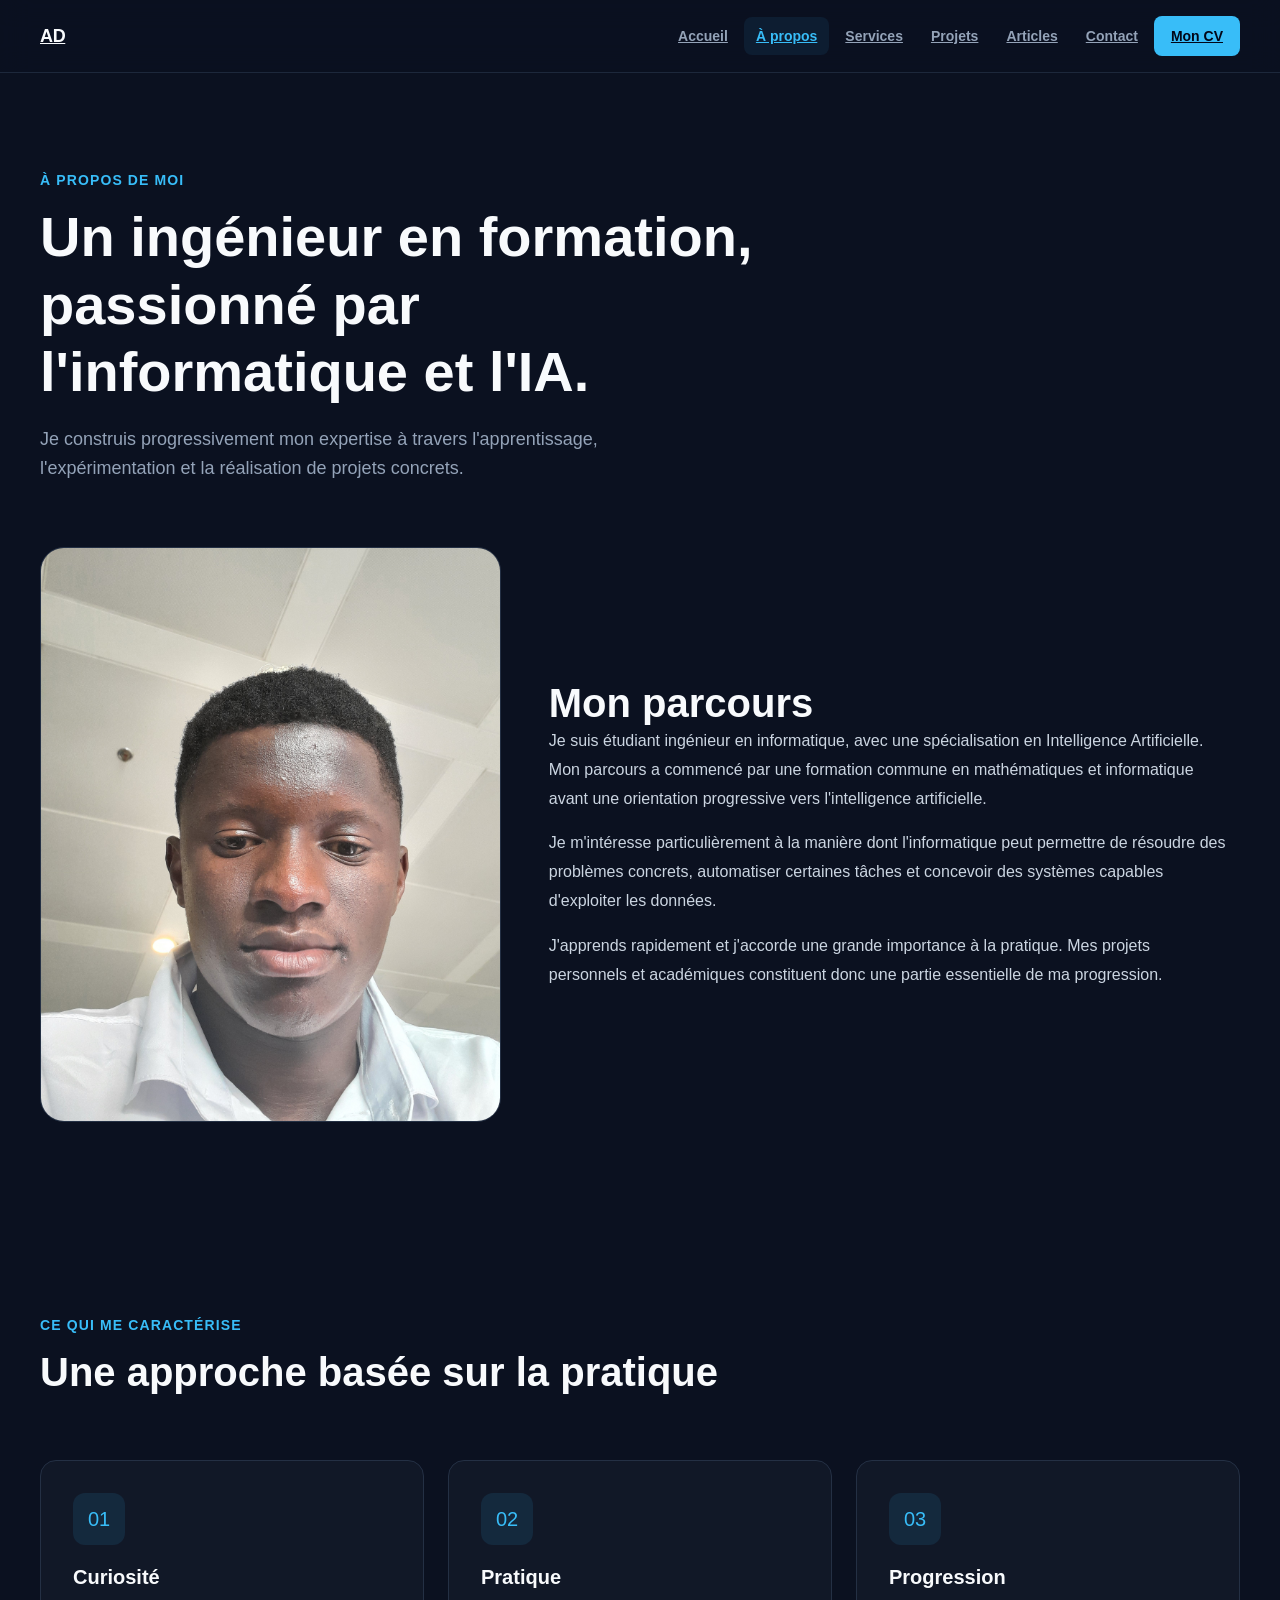
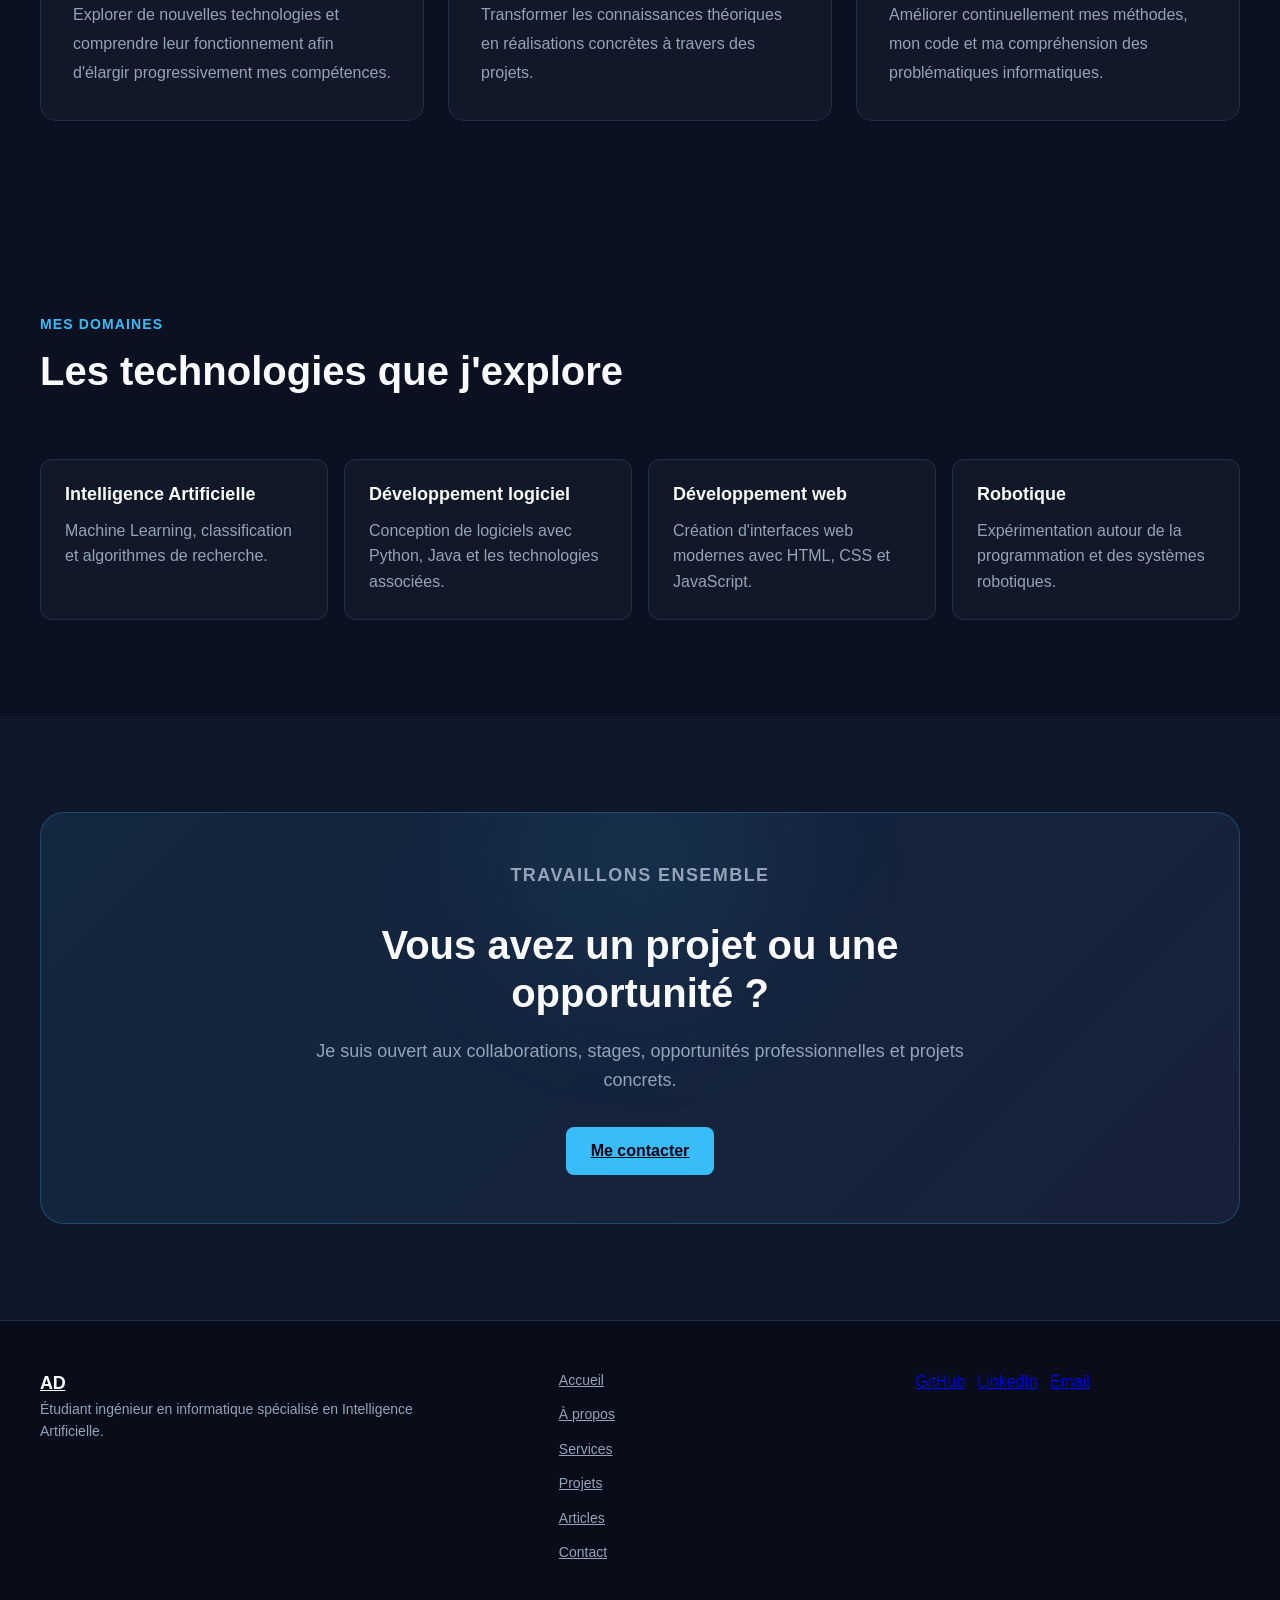
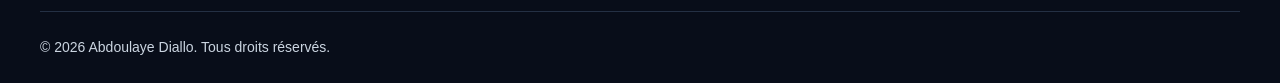
==== pages/a-propos.html @ e788ad1d "feat: initial version of Diallo portfolio" ====
<!DOCTYPE html>
<html lang="fr">

<head>
    <meta charset="UTF-8">
    <meta name="viewport" content="width=device-width, initial-scale=1.0">

    <meta name="description"
        content="À propos de Abdoulaye Diallo, étudiant ingénieur en informatique spécialisé en Intelligence Artificielle.">
    <meta name="author" content="Abdoulaye Diallo">

    <title>À propos — Abdoulaye Diallo</title>

    <link rel="stylesheet" href="../css/variables.css">
    <link rel="stylesheet" href="../css/reset.css">
    <link rel="stylesheet" href="../css/base.css">
    <link rel="stylesheet" href="../css/components.css">
    <link rel="stylesheet" href="../css/sections.css">
    <link rel="stylesheet" href="../css/responsive.css">
</head>

<body>

    <header class="site-header">
        <nav class="navbar" id="main-navigation" aria-label="Navigation principale">
            <div class="navbar__container container">

                <a href="../index.html" class="navbar__logo">
                    AD
                </a>

                <button class="navbar__toggle" type="button" aria-expanded="false" aria-controls="primary-navigation"
                    aria-label="Ouvrir le menu">
                    ☰
                </button>

                <div class="navbar__menu" id="primary-navigation">
                    <a href="../index.html" class="navbar__link">Accueil</a>
                    <a href="a-propos.html" class="navbar__link is-active">À propos</a>
                    <a href="services.html" class="navbar__link">Services</a>
                    <a href="projets.html" class="navbar__link">Projets</a>
                    <a href="articles.html" class="navbar__link">Articles</a>
                    <a href="contact.html" class="navbar__link">Contact</a>
                    <a href="../assets/documents/CV.pdf" class="btn btn--small btn--primary" target="_blank"
                        rel="noopener">
                        Mon CV
                    </a>
                </div>

            </div>
        </nav>
    </header>

    <main>

        <section class="section">
            <div class="container">

                <header class="section-header">
                    <p class="section-header__eyebrow">À propos de moi</p>
                    <h1 class="section-header__title">
                        Un ingénieur en formation, passionné par l'informatique et l'IA.
                    </h1>
                    <p class="section-header__description">
                        Je construis progressivement mon expertise à travers
                        l'apprentissage, l'expérimentation et la réalisation de
                        projets concrets.
                    </p>
                </header>

                <div class="about__container">

                    <div class="about__image">
                        <img src="../assets/images/profile/diallo.jpg" alt="Portrait de Diallo Abdoulaye"
                            class="hero__image">
                    </div>

                    <div class="about__content">
                        <h2>Mon parcours</h2>

                        <p>
                            Je suis étudiant ingénieur en informatique, avec une
                            spécialisation en Intelligence Artificielle. Mon
                            parcours a commencé par une formation commune en
                            mathématiques et informatique avant une orientation
                            progressive vers l'intelligence artificielle.
                        </p>

                        <p>
                            Je m'intéresse particulièrement à la manière dont
                            l'informatique peut permettre de résoudre des
                            problèmes concrets, automatiser certaines tâches et
                            concevoir des systèmes capables d'exploiter les
                            données.
                        </p>

                        <p>
                            J'apprends rapidement et j'accorde une grande
                            importance à la pratique. Mes projets personnels et
                            académiques constituent donc une partie essentielle
                            de ma progression.
                        </p>
                    </div>

                </div>

            </div>
        </section>

        <section class="section section-highlight">
            <div class="container">

                <header class="section-header">
                    <p class="section-header__eyebrow">Ce qui me caractérise</p>
                    <h2 class="section-header__title">
                        Une approche basée sur la pratique
                    </h2>
                </header>

                <div class="cards-grid cards-grid--3">

                    <article class="service-card">
                        <div class="service-card__icon">01</div>
                        <h3 class="service-card__title">Curiosité</h3>
                        <p class="service-card__description">
                            Explorer de nouvelles technologies et comprendre
                            leur fonctionnement afin d'élargir progressivement
                            mes compétences.
                        </p>
                    </article>

                    <article class="service-card">
                        <div class="service-card__icon">02</div>
                        <h3 class="service-card__title">Pratique</h3>
                        <p class="service-card__description">
                            Transformer les connaissances théoriques en
                            réalisations concrètes à travers des projets.
                        </p>
                    </article>

                    <article class="service-card">
                        <div class="service-card__icon">03</div>
                        <h3 class="service-card__title">Progression</h3>
                        <p class="service-card__description">
                            Améliorer continuellement mes méthodes, mon code et
                            ma compréhension des problématiques informatiques.
                        </p>
                    </article>

                </div>

            </div>
        </section>

        <section class="section">
            <div class="container">

                <header class="section-header">
                    <p class="section-header__eyebrow">Mes domaines</p>
                    <h2 class="section-header__title">
                        Les technologies que j'explore
                    </h2>
                </header>

                <div class="exploring-grid">

                    <article class="exploring-item">
                        <h3>Intelligence Artificielle</h3>
                        <p>
                            Machine Learning, classification et algorithmes
                            de recherche.
                        </p>
                    </article>

                    <article class="exploring-item">
                        <h3>Développement logiciel</h3>
                        <p>
                            Conception de logiciels avec Python, Java et les
                            technologies associées.
                        </p>
                    </article>

                    <article class="exploring-item">
                        <h3>Développement web</h3>
                        <p>
                            Création d'interfaces web modernes avec HTML, CSS
                            et JavaScript.
                        </p>
                    </article>

                    <article class="exploring-item">
                        <h3>Robotique</h3>
                        <p>
                            Expérimentation autour de la programmation et des
                            systèmes robotiques.
                        </p>
                    </article>

                </div>

            </div>
        </section>

        <section class="section cta">
            <div class="container cta__container">
                <div>
                    <p class="section-header__eyebrow">Travaillons ensemble</p>
                    <h2>Vous avez un projet ou une opportunité ?</h2>
                    <p>
                        Je suis ouvert aux collaborations, stages, opportunités
                        professionnelles et projets concrets.
                    </p>
                </div>

                <a href="contact.html" class="btn btn--primary">
                    Me contacter
                </a>
            </div>
        </section>

    </main>

    <footer class="site-footer">
        <div class="site-footer__container container">

            <div class="site-footer__brand">
                <a href="../index.html" class="navbar__logo">
                    AD
                </a>
                <p>
                    Étudiant ingénieur en informatique spécialisé en
                    Intelligence Artificielle.
                </p>
            </div>

            <div class="site-footer__links">
                <a href="../index.html">Accueil</a>
                <a href="a-propos.html">À propos</a>
                <a href="services.html">Services</a>
                <a href="projets.html">Projets</a>
                <a href="articles.html">Articles</a>
                <a href="contact.html">Contact</a>
            </div>

            <div class="site-footer__socials">
                <a href="https://github.com/engineerdiallo" target="_blank" rel="noopener noreferrer">
                    GitHub
                </a>

                <a href="https://www.linkedin.com/in/engineer-diallo" target="_blank" rel="noopener noreferrer">
                    LinkedIn
                </a>

                <a href="mailto:engineerdiallo@gmail.com">
                    Email
                </a>
            </div>

        </div>

        <div class="site-footer__bottom container">
            <p>
                © <span data-current-year></span> Abdoulaye Diallo.
                Tous droits réservés.
            </p>
        </div>
    </footer>

    <script src="../js/navigation.js"></script>
    <script src="../js/main.js"></script>

</body>

</html>
---- css/variables.css ----
:root {
    /* ========================= COULEURS ========================== */
    --color-bg: #0b1120;
    --color-bg-soft: #0f172a;

    --color-surface: #111827;
    --color-surface-soft: #172033;

    --color-primary: #38bdf8;
    --color-primary-hover: #0ea5e9;

    --color-secondary: #818cf8;
    --color-secondary-hover: #6366f1;

    --color-accent: #22d3ee;

    --color-text: #f8fafc;
    --color-text-soft: #cbd5e1;
    --color-text-muted: #94a3b8;

    --color-border: #243044;
    --color-border-light: #334155;

    --color-success: #22c55e;
    --color-error: #ef4444;


    /* =========================
        TYPOGRAPHIE
    ========================== */

    --font-primary: "Inter", "Segoe UI", Roboto, Arial, sans-serif;
    --font-heading: "Inter", "Segoe UI", Roboto, Arial, sans-serif;

    --font-size-xs: 0.75rem;
    --font-size-sm: 0.875rem;
    --font-size-md: 1rem;
    --font-size-lg: 1.125rem;
    --font-size-xl: 1.25rem;
    --font-size-2xl: 1.5rem;
    --font-size-3xl: 2rem;
    --font-size-4xl: 2.5rem;
    --font-size-5xl: 3.5rem;

    --line-height-tight: 1.2;
    --line-height-normal: 1.6;
    --line-height-relaxed: 1.8;


    /* =========================
        ESPACEMENTS
    ========================== */

    --spacing-1: 4px;
    --spacing-2: 8px;
    --spacing-3: 12px;
    --spacing-4: 16px;
    --spacing-5: 20px;
    --spacing-6: 24px;
    --spacing-8: 32px;
    --spacing-10: 40px;
    --spacing-12: 48px;
    --spacing-16: 64px;
    --spacing-20: 80px;
    --spacing-24: 96px;
    --spacing-32: 128px;


    /* =========================
        LARGEUR
    ========================== */

    --container-width: 1200px;
    --container-padding: 24px;

    --text-max-width: 720px;


    /* =========================
        BORDURES
    ========================== */

    --border-width: 1px;

    --radius-xs: 4px;
    --radius-sm: 8px;
    --radius-md: 12px;
    --radius-lg: 16px;
    --radius-xl: 24px;
    --radius-full: 9999px;


    /* =========================
        OMBRES
    ========================== */

    --shadow-sm:
        0 2px 8px rgba(0, 0, 0, 0.15);

    --shadow-md:
        0 8px 24px rgba(0, 0, 0, 0.20);

    --shadow-lg:
        0 16px 40px rgba(0, 0, 0, 0.25);


    /* =========================
        TRANSITIONS
    ========================== */

    --transition-fast: 150ms ease;
    --transition-normal: 250ms ease;
    --transition-slow: 400ms ease;


    /* =========================
        Z-INDEX
    ========================== */

    --z-base: 1;
    --z-dropdown: 100;
    --z-sticky: 500;
    --z-modal: 1000;
}
---- css/base.css ----
/* ========================= BODY ========================== */
body {
    min-height: 100vh;
    background-color: var(--color-bg);
    color: var(--color-text);

    font-family: var(--font-primary);
    font-size: var(--font-size-md);
    font-weight: 400;
    line-height: var(--line-height-normal);

    text-rendering: optimizeLegibility;
    -webkit-font-smoothing: antialiased;
}

/* ========================= TYPOGRAPHIE ========================== */
h1,
h2,
h3,
h4,
h5,
h6 {
    color: var(--color-text);
    font-family: var(--font-heading);
    font-weight: 700;
    line-height: var(--line-height-tight);
}

h1 {
    font-size: var(--font-size-5xl);
}

h2 {
    font-size: var(--font-size-4xl);
}

h3 {
    font-size: var(--font-size-2xl);
}

p {
    color: var(--color-text-soft);
}

/* ========================= LIENS ========================== */
a {
    transition: color var(--transition-normal), background-color var(--transition-normal), border-color var(--transition-normal), opacity var(--transition-normal), transform var(--transition-normal);
}

/* ========================= CONTENEUR PRINCIPAL ========================== */
.container {
    width: min(100% - (var(--container-padding) * 2), var(--container-width));
    margin-inline: auto;
}

/* ========================= SECTIONS ========================== */
.section {
    padding-block: var(--spacing-24);
}

/* ========================= EN-TÊTE DE SECTION ========================== */
.section-header {
    max-width: var(--text-max-width);
    margin-bottom: var(--spacing-12);
}

.section-header__eyebrow {
    margin-bottom: var(--spacing-3);
    color: var(--color-primary);

    font-size: var(--font-size-sm);
    font-weight: 700;
    letter-spacing: 0.08em;
    text-transform: uppercase;
}

.section-header__title {
    margin-bottom: var(--spacing-5);
}

.section-header__description {
    max-width: 680px;
    color: var(--color-text-muted);
    font-size: var(--font-size-lg);
}

/* ========================= TEXTE ========================== */
.text-link {
    display: inline-flex;
    align-items: center;
    gap: var(--spacing-2);
    color: var(--color-primary);
    font-weight: 600;
}

.text-link:hover {
    color: var(--color-primary-hover);
}

/* ========================= BOUTONS ========================== */
.btn {
    display: inline-flex;
    align-items: center;
    justify-content: center;
    gap: var(--spacing-2);
    min-height: 48px;
    padding-inline: var(--spacing-6);

    border: var(--border-width) solid transparent;
    border-radius: var(--radius-sm);

    font-size: var(--font-size-md);
    font-weight: 600;

    cursor: pointer;

    transition:
        background-color var(--transition-normal),
        border-color var(--transition-normal),
        color var(--transition-normal),
        transform var(--transition-normal),
        box-shadow var(--transition-normal);
}

.btn:hover {
    transform: translateY(-2px);
}

.btn:active {
    transform: translateY(0);
}

/* Bouton principal */
.btn--primary {
    background-color: var(--color-primary);
    color: #020617;
}

.btn--primary:hover {
    background-color: var(--color-primary-hover);
    box-shadow: var(--shadow-md);
}

/* Bouton secondaire */
.btn--secondary {
    border-color: var(--color-border-light);
    background-color: transparent;
    color: var(--color-text);
}

.btn--secondary:hover {
    border-color: var(--color-primary);
    color: var(--color-primary);
}

/* Petit bouton */
.btn--small {
    min-height: 40px;
    padding-inline: var(--spacing-4);
    font-size: var(--font-size-sm);
}

/* ========================= GRILLES GÉNÉRIQUES ========================== */
.cards-grid {
    display: grid;
    gap: var(--spacing-6);
}

.cards-grid--3 {
    grid-template-columns: repeat(3, 1fr);
}

.cards-grid--4 {
    grid-template-columns: repeat(4, 1fr);
}

/* ========================= ACCESSIBILITÉ ========================== */
a:focus-visible,
button:focus-visible,
input:focus-visible,
textarea:focus-visible,
select:focus-visible {
    outline: 2px solid var(--color-primary);
}

/* ========================= SÉLECTION DU TEXTE ========================== */
::selection {
    background-color: var(--color-primary);
    color: #020617;
}

/* ========================= ÉLÉMENTS DÉSACTIVÉS ========================== */
button:disabled,
input:disabled,
textarea:disabled,
select:disabled {
    cursor: not-allowed;
    opacity: 0.6;
}

/* ========================= RESPONSIVE DE BASE ========================== */
@media (max-width: 1024px) {
    h1 {
        font-size: var(--font-size-4xl);
    }

    h2 {
        font-size: var(--font-size-3xl);
    }

    .cards-grid--4 {
        grid-template-columns: repeat(2, 1fr);
    }
}

@media (max-width: 768px) {
    :root {
        --container-padding: 20px;
    }

    .section {
        padding-block: var(--spacing-20);
    }

    h1 {
        font-size: var(--font-size-3xl);
    }

    h2 {
        font-size: var(--font-size-2xl);
    }

    h3 {
        font-size: var(--font-size-xl);
    }

    .section-header {
        margin-bottom: var(--spacing-8);
    }

    .section-header__description {
        font-size: var(--font-size-md);
    }

    .cards-grid--3,
    .cards-grid--4 {
        grid-template-columns: 1fr;
    }
}
---- css/components.css ----
/* =========================================================
   COMPONENTS.CSS
   Composants réutilisables du portfolio
========================================================= */


/* =========================================================
   1. CARDS
========================================================= */

.card {
    padding: var(--spacing-6);

    border: var(--border-width) solid var(--color-border);
    border-radius: var(--radius-md);

    background-color: var(--color-surface);

    transition:
        transform var(--transition-normal),
        border-color var(--transition-normal),
        box-shadow var(--transition-normal);
}

.card:hover {
    transform: translateY(-4px);
    border-color: var(--color-border-light);
    box-shadow: var(--shadow-md);
}


/* =========================================================
   2. SERVICE CARD
========================================================= */

.service-card {
    height: 100%;
    padding: var(--spacing-8);

    border: var(--border-width) solid var(--color-border);
    border-radius: var(--radius-lg);

    background-color: var(--color-surface);

    transition:
        transform var(--transition-normal),
        border-color var(--transition-normal),
        box-shadow var(--transition-normal);
}

.service-card:hover {
    transform: translateY(-6px);
    border-color: var(--color-primary);
    box-shadow: var(--shadow-md);
}

.service-card__icon {
    display: flex;
    align-items: center;
    justify-content: center;

    width: 52px;
    height: 52px;
    margin-bottom: var(--spacing-5);

    border-radius: var(--radius-md);

    background-color: rgba(56, 189, 248, 0.10);
    color: var(--color-primary);

    font-size: var(--font-size-xl);
}

.service-card__title {
    margin-bottom: var(--spacing-3);

    font-size: var(--font-size-xl);
}

.service-card__description {
    color: var(--color-text-muted);
    line-height: var(--line-height-relaxed);
}


/* Service mise en avant */

.service-card--featured {
    border-color: rgba(56, 189, 248, 0.35);
}


/* =========================================================
   3. SKILL CARD
========================================================= */

.skill-card {
    padding: var(--spacing-6);

    border: var(--border-width) solid var(--color-border);
    border-radius: var(--radius-md);

    background-color: var(--color-surface);
}

.skill-card__title {
    margin-bottom: var(--spacing-5);

    font-size: var(--font-size-lg);
}

.skill-list {
    display: flex;
    flex-wrap: wrap;
    gap: var(--spacing-2);
}

.skill-list li {
    padding: 6px 10px;

    border: var(--border-width) solid var(--color-border);
    border-radius: var(--radius-full);

    background-color: var(--color-surface-soft);

    color: var(--color-text-soft);

    font-size: var(--font-size-sm);
}


/* =========================================================
   4. TAGS / BADGES
========================================================= */

.tag,
.badge {
    display: inline-flex;
    align-items: center;

    min-height: 28px;
    padding-inline: var(--spacing-3);

    border: var(--border-width) solid var(--color-border);
    border-radius: var(--radius-full);

    background-color: var(--color-surface-soft);

    color: var(--color-text-soft);

    font-size: var(--font-size-xs);
    font-weight: 600;
}

.badge--primary {
    border-color: rgba(56, 189, 248, 0.30);

    background-color: rgba(56, 189, 248, 0.10);
    color: var(--color-primary);
}


/* =========================================================
   5. PROJECT CARD
========================================================= */

.project-card {
    overflow: hidden;

    border: var(--border-width) solid var(--color-border);
    border-radius: var(--radius-lg);

    background-color: var(--color-surface);

    transition:
        transform var(--transition-normal),
        border-color var(--transition-normal),
        box-shadow var(--transition-normal);
}

.project-card:hover {
    transform: translateY(-6px);

    border-color: var(--color-border-light);

    box-shadow: var(--shadow-md);
}

.project-card__image {
    aspect-ratio: 16 / 9;

    overflow: hidden;

    background-color: var(--color-surface-soft);
}

.project-card__image img {
    width: 100%;
    height: 100%;

    object-fit: unset;

    transition: transform var(--transition-slow);
}

.project-card:hover .project-card__image img {
    transform: scale(1.04);
}

.project-card__content {
    padding: var(--spacing-6);
}

.project-card__category {
    margin-bottom: var(--spacing-2);

    color: var(--color-primary);

    font-size: var(--font-size-xs);
    font-weight: 700;

    letter-spacing: 0.08em;
    text-transform: uppercase;
}

.project-card__title {
    margin-bottom: var(--spacing-3);

    font-size: var(--font-size-xl);
}

.project-card__description {
    margin-bottom: var(--spacing-5);

    color: var(--color-text-muted);
}

.project-card__tags {
    display: flex;
    flex-wrap: wrap;
    gap: var(--spacing-2);
}


/* =========================================================
   6. PROJECT FEATURED
========================================================= */

.project-featured {
    display: grid;
    overflow: hidden;

    border: var(--border-width) solid var(--color-border);
    border-radius: var(--radius-xl);

    background-color: var(--color-surface);

    box-shadow: var(--shadow-sm);
}

.project-featured__image {
    min-height: 280px;
    overflow: hidden;

    background-color: var(--color-surface-soft);
}

.project-featured__image img {
    width: 100%;
    height: 100%;

    object-fit: cover;
}

.project-featured__content {
    padding: var(--spacing-8);
}

.project-featured__content h3 {
    margin-bottom: var(--spacing-4);
}

.project-featured__content p {
    margin-bottom: var(--spacing-6);

    color: var(--color-text-muted);
}

.project-featured__content .project-card__tags {
    margin-bottom: var(--spacing-6);
}


/* =========================================================
   7. SOCIAL LINKS
========================================================= */

.social-links {
    display: flex;
    align-items: center;
    flex-wrap: wrap;
    gap: var(--spacing-3);
}

.social-link {
    display: inline-flex;
    align-items: center;
    justify-content: center;

    min-width: 42px;
    min-height: 42px;
    padding-inline: var(--spacing-3);

    border: var(--border-width) solid var(--color-border);
    border-radius: var(--radius-sm);

    color: var(--color-text-soft);

    transition:
        color var(--transition-normal),
        border-color var(--transition-normal),
        background-color var(--transition-normal),
        transform var(--transition-normal);
}

.social-link:hover {
    transform: translateY(-2px);

    border-color: var(--color-primary);

    background-color: rgba(56, 189, 248, 0.08);

    color: var(--color-primary);
}


/* =========================================================
   8. CONTACT LINKS
========================================================= */

.contact-links {
    display: flex;
    flex-direction: column;
    gap: var(--spacing-4);
}

.contact-link {
    display: flex;
    align-items: center;
    gap: var(--spacing-4);

    padding: var(--spacing-4);

    border: var(--border-width) solid var(--color-border);
    border-radius: var(--radius-md);

    background-color: var(--color-surface);

    color: var(--color-text-soft);

    transition:
        border-color var(--transition-normal),
        background-color var(--transition-normal),
        transform var(--transition-normal);
}

.contact-link:hover {
    transform: translateX(4px);

    border-color: var(--color-primary);

    background-color: var(--color-surface-soft);
}

.contact-link__icon {
    display: flex;
    align-items: center;
    justify-content: center;

    flex-shrink: 0;

    width: 42px;
    height: 42px;

    border-radius: var(--radius-sm);

    background-color: rgba(56, 189, 248, 0.10);

    color: var(--color-primary);
}

.contact-link__content {
    display: flex;
    flex-direction: column;
    gap: 2px;
}

.contact-link__label {
    color: var(--color-text-muted);

    font-size: var(--font-size-xs);
    font-weight: 600;
}

.contact-link__value {
    color: var(--color-text);
    font-weight: 500;
}


/* =========================================================
   9. FORMULAIRE
========================================================= */

.form-group {
    display: flex;
    flex-direction: column;
    gap: var(--spacing-2);
}

.form-group label {
    color: var(--color-text);

    font-size: var(--font-size-sm);
    font-weight: 600;
}

.form-group input,
.form-group textarea,
.form-group select {
    width: 100%;
    padding: 13px 14px;

    border: var(--border-width) solid var(--color-border);
    border-radius: var(--radius-sm);

    background-color: var(--color-surface);

    color: var(--color-text);

    font-size: var(--font-size-md);

    transition:
        border-color var(--transition-normal),
        box-shadow var(--transition-normal),
        background-color var(--transition-normal);
}

.form-group input::placeholder,
.form-group textarea::placeholder {
    color: var(--color-text-muted);
}

.form-group input:focus,
.form-group textarea:focus,
.form-group select:focus {
    border-color: var(--color-primary);

    background-color: var(--color-surface-soft);

    box-shadow: 0 0 0 3px rgba(56, 189, 248, 0.10);

    outline: none;
}

.form-group textarea {
    min-height: 150px;
}


/* =========================================================
   10. MESSAGE DE STATUT
========================================================= */

.contact-form__status {
    display: none;

    padding: var(--spacing-4);

    border-radius: var(--radius-sm);

    font-size: var(--font-size-sm);
}

.contact-form__status.is-visible {
    display: block;
}

.contact-form__status--success {
    border: var(--border-width) solid rgba(34, 197, 94, 0.30);

    background-color: rgba(34, 197, 94, 0.08);

    color: var(--color-success);
}

.contact-form__status--error {
    border: var(--border-width) solid rgba(239, 68, 68, 0.30);

    background-color: rgba(239, 68, 68, 0.08);

    color: var(--color-error);
}


/* =========================================================
   11. TIMELINE
========================================================= */

.timeline {
    position: relative;

    display: flex;
    flex-direction: column;
    gap: var(--spacing-8);
}

.timeline__item {
    position: relative;

    display: grid;
    grid-template-columns: 24px 1fr;
    gap: var(--spacing-4);
}

.timeline__marker {
    position: relative;

    display: flex;
    justify-content: center;

    width: 24px;
}

.timeline__marker::before {
    content: "";

    width: 12px;
    height: 12px;

    margin-top: 6px;

    border: 3px solid var(--color-bg);

    border-radius: var(--radius-full);

    background-color: var(--color-primary);

    box-shadow: 0 0 0 2px var(--color-primary);
}

.timeline__item:not(:last-child) .timeline__marker::after {
    content: "";

    position: absolute;

    top: 22px;
    bottom: -40px;

    width: 1px;

    background-color: var(--color-border);
}

.timeline__content {
    padding-bottom: var(--spacing-2);
}

.timeline__period {
    display: inline-block;

    margin-bottom: var(--spacing-2);

    color: var(--color-primary);

    font-size: var(--font-size-sm);
    font-weight: 600;
}


/* =========================================================
   12. EXPLORING ITEMS
========================================================= */

.exploring-item {
    padding: var(--spacing-6);

    border: var(--border-width) solid var(--color-border);
    border-radius: var(--radius-md);

    background-color: var(--color-surface);

    transition:
        border-color var(--transition-normal),
        transform var(--transition-normal);
}

.exploring-item:hover {
    transform: translateY(-3px);

    border-color: var(--color-secondary);
}

.exploring-item h3 {
    margin-bottom: var(--spacing-3);

    font-size: var(--font-size-lg);
}

.exploring-item p {
    color: var(--color-text-muted);
}


/* =========================================================
   13. SEPARATOR
========================================================= */

.divider {
    width: 100%;
    height: 1px;

    background-color: var(--color-border);
}


/* =========================================================
   14. UTILITAIRES
========================================================= */

.visually-hidden {
    position: absolute !important;

    width: 1px !important;
    height: 1px !important;

    padding: 0 !important;
    margin: -1px !important;

    overflow: hidden !important;

    clip: rect(0, 0, 0, 0) !important;

    white-space: nowrap !important;

    border: 0 !important;
}

.is-hidden {
    display: none !important;
}

.is-visible {
    display: block !important;
}

/* =========================================================
   ERREUR DE FORMULAIRE
=========================================================== */

.form-error {
    display: block;

    margin-top: var(--spacing-1);

    color: var(--color-error);

    font-size: var(--font-size-xs);
    line-height: var(--line-height-normal);
}

.form-group input[aria-invalid="true"],
.form-group textarea[aria-invalid="true"],
.form-group select[aria-invalid="true"] {
    border-color: var(--color-error);
}


.form-group input[aria-invalid="true"]:focus,
.form-group textarea[aria-invalid="true"]:focus,
.form-group select[aria-invalid="true"]:focus {
    box-shadow: 0 0 0 3px rgba(239, 68, 68, 0.10);
}

/* ===============================================
   ANIMATION D'APPARITION
================================================= */

.js-enabled .reveal {
    opacity: 0;
    transform: translateY(20px);

    transition:
        opacity 600ms ease,
        transform 600ms ease;
}

.js-enabled .reveal.is-visible {
    opacity: 1;
    transform: translateY(0);
}


/* ==========================================================
   ERREUR DE CHARGEMENT D'IMAGE
============================================================= */

.image-error {
    opacity: 0.5;
}
---- css/sections.css ----
/* =========================================================
   SECTIONS.CSS
   Mise en page et identité visuelle des grandes sections
========================================================= */


/* =========================================================
   1. HEADER / NAVIGATION
========================================================= */

.site-header {
    position: sticky;
    top: 0;
    z-index: var(--z-sticky);

    border-bottom: var(--border-width) solid rgba(36, 48, 68, 0.75);

    background-color: rgba(11, 17, 32, 0.88);

    backdrop-filter: blur(14px);
    -webkit-backdrop-filter: blur(14px);
}

.navbar {
    min-height: 72px;
}

.navbar__container {
    display: flex;
    align-items: center;
    justify-content: space-between;

    min-height: 72px;
}

.navbar__logo {
    display: inline-flex;
    align-items: center;

    color: var(--color-text);

    font-size: var(--font-size-lg);
    font-weight: 800;
    letter-spacing: -0.02em;
}

.navbar__logo span {
    color: var(--color-primary);
}

.navbar__toggle {
    display: inline-flex;
    align-items: center;
    justify-content: center;

    width: 44px;
    height: 44px;

    border: var(--border-width) solid var(--color-border);
    border-radius: var(--radius-sm);

    color: var(--color-text);

    transition:
        border-color var(--transition-normal),
        color var(--transition-normal),
        background-color var(--transition-normal);
}

.navbar__toggle:hover {
    border-color: var(--color-primary);
    color: var(--color-primary);
    background-color: rgba(56, 189, 248, 0.06);
}

.navbar__menu {
    display: none;
}

.navbar__menu.is-open {
    display: flex;
    flex-direction: column;
    gap: var(--spacing-2);
}

.navbar__link {
    display: block;

    padding: var(--spacing-3) var(--spacing-4);

    border-radius: var(--radius-sm);

    color: var(--color-text-muted);

    font-size: var(--font-size-sm);
    font-weight: 600;
}

.navbar__link:hover,
.navbar__link.is-active {
    background-color: rgba(56, 189, 248, 0.08);
    color: var(--color-primary);
}


/* =========================================================
   2. HERO
========================================================= */

.hero {
    position: relative;

    overflow: hidden;

    min-height: calc(100vh - 72px);

    display: flex;
    align-items: center;

    padding-block: var(--spacing-20);
}

.hero::before {
    content: "";

    position: absolute;

    top: -180px;
    right: -180px;

    width: 420px;
    height: 420px;

    border-radius: var(--radius-full);

    background: rgba(56, 189, 248, 0.08);

    filter: blur(80px);

    pointer-events: none;
}

.hero::after {
    content: "";

    position: absolute;

    bottom: -220px;
    left: -180px;

    width: 420px;
    height: 420px;

    border-radius: var(--radius-full);

    background: rgba(129, 140, 248, 0.07);

    filter: blur(90px);

    pointer-events: none;
}

.hero__container {
    position: relative;
    z-index: 1;

    display: grid;
    gap: var(--spacing-12);

    align-items: center;
}

.hero__content {
    max-width: 720px;
}

.hero__eyebrow {
    display: inline-flex;

    margin-bottom: var(--spacing-4);

    color: var(--color-primary);

    font-size: var(--font-size-sm);
    font-weight: 700;

    letter-spacing: 0.08em;
    text-transform: uppercase;
}

.hero__title {
    margin-bottom: var(--spacing-5);

    max-width: 850px;

    font-size: clamp(2.5rem,
            8vw,
            4.5rem);

    letter-spacing: -0.04em;
}

.hero__subtitle {
    margin-bottom: var(--spacing-5);

    color: var(--color-text-soft);

    font-size: clamp(1.2rem,
            3vw,
            1.6rem);

    font-weight: 600;
}

.hero__description {
    max-width: 680px;

    margin-bottom: var(--spacing-6);

    color: var(--color-text-muted);

    font-size: var(--font-size-lg);
    line-height: var(--line-height-relaxed);
}

.hero__skills {
    display: flex;
    flex-wrap: wrap;
    gap: var(--spacing-2);

    margin-bottom: var(--spacing-8);
}

.hero__skills span {
    padding: 7px 12px;

    border: var(--border-width) solid var(--color-border);

    border-radius: var(--radius-full);

    background-color: var(--color-surface);

    color: var(--color-text-soft);

    font-size: var(--font-size-sm);
    font-weight: 600;
}

.hero__actions {
    display: flex;
    flex-wrap: wrap;
    gap: var(--spacing-3);

    margin-bottom: var(--spacing-6);
}

.hero__socials {
    display: flex;
    flex-wrap: wrap;
    gap: var(--spacing-3);
}

.hero__visual {
    display: flex;
    justify-content: center;
}

.hero__image-wrapper {
    position: relative;

    width: min(100%, 420px);

    aspect-ratio: 1;

    padding: var(--spacing-3);

    border: var(--border-width) solid var(--color-border);

    border-radius: var(--radius-xl);

    background:
        linear-gradient(145deg,
            rgba(56, 189, 248, 0.12),
            rgba(129, 140, 248, 0.08));

    box-shadow: var(--shadow-lg);
}

.hero__image-wrapper::before {
    content: "";

    position: absolute;

    inset: 12px;

    border: 1px solid rgba(56, 189, 248, 0.18);

    border-radius: calc(var(--radius-xl) - 6px);

    pointer-events: none;
}

.hero__image {
    width: 100%;
    height: 100%;

    border-radius: calc(var(--radius-xl) - 6px);

    object-fit: cover;
}


/* =========================================================
   3. WHAT I DO
========================================================= */

.what-i-do {
    background-color: var(--color-bg-soft);
}

.what-i-do .service-card {
    background-color: var(--color-surface);
}


/* =========================================================
   4. ABOUT
========================================================= */

.about {
    background-color: var(--color-bg);
}

.about__container {
    display: grid;
    gap: var(--spacing-12);

    align-items: center;
}

.about__image {
    overflow: hidden;

    border: var(--border-width) solid var(--color-border);

    border-radius: var(--radius-xl);

    background-color: var(--color-surface);
}

.about__image img {
    width: 100%;
    aspect-ratio: 4 / 5;

    object-fit: cover;
}

.about__content {
    max-width: 680px;
}

.about__content p+p {
    margin-top: var(--spacing-4);
}

.about__content p {
    color: var(--color-text-soft);
    line-height: var(--line-height-relaxed);
}

.about__content .btn {
    margin-top: var(--spacing-6);
}


/* =========================================================
   5. SKILLS
========================================================= */

.skills {
    background-color: var(--color-bg-soft);
}

.skills-grid {
    display: grid;
    grid-template-columns: 1fr;
    gap: var(--spacing-6);
}

.skills .skill-card {
    height: 100%;
}


/* =========================================================
   6. SERVICES
========================================================= */

.services {
    background-color: var(--color-bg);
}

.services .cards-grid {
    align-items: stretch;
}


/* =========================================================
   7. PROJECTS
========================================================= */

.projects {
    background-color: var(--color-bg-soft);
}

.projects .project-featured {
    margin-bottom: var(--spacing-8);
}

.projects-grid {
    display: grid;
    grid-template-columns: 1fr;

    gap: var(--spacing-6);
}

.projects__footer {
    display: flex;
    justify-content: center;

    margin-top: var(--spacing-10);
}


/* =========================================================
   8. JOURNEY / PARCOURS
========================================================= */

.journey {
    background-color: var(--color-bg);
}

.journey .section-header {
    margin-bottom: var(--spacing-12);
}


/* =========================================================
   9. EXPLORING
========================================================= */

.exploring {
    background-color: var(--color-bg-soft);
}

.exploring-grid {
    display: grid;
    grid-template-columns: 1fr;

    gap: var(--spacing-4);
}


/* =========================================================
   10. GOALS
========================================================= */

.goals {
    background-color: var(--color-bg);
}

.goals__container {
    display: grid;
    gap: var(--spacing-8);

    align-items: center;

    padding: var(--spacing-8);

    border: var(--border-width) solid var(--color-border);

    border-radius: var(--radius-xl);

    background:
        linear-gradient(145deg,
            var(--color-surface),
            var(--color-surface-soft));
}

.goals__content {
    max-width: 720px;
}

.goals__content p {
    color: var(--color-text-soft);
    line-height: var(--line-height-relaxed);
}

.goals__content p+p {
    margin-top: var(--spacing-4);
}


/* =========================================================
   11. CTA
========================================================= */

.cta {
    background-color: var(--color-bg-soft);
}

.cta__container {
    position: relative;

    overflow: hidden;

    padding: var(--spacing-12) var(--spacing-8);

    border: var(--border-width) solid rgba(56, 189, 248, 0.25);

    border-radius: var(--radius-xl);

    background:
        linear-gradient(135deg,
            rgba(56, 189, 248, 0.10),
            rgba(129, 140, 248, 0.08));

    text-align: center;
}

.cta__container::before {
    content: "";

    position: absolute;

    top: -100px;
    left: 50%;

    width: 280px;
    height: 280px;

    border-radius: var(--radius-full);

    background: rgba(56, 189, 248, 0.08);

    filter: blur(70px);

    transform: translateX(-50%);

    pointer-events: none;
}

.cta__container>* {
    position: relative;
    z-index: 1;
}

.cta__container h2 {
    max-width: 700px;

    margin-inline: auto;
    margin-bottom: var(--spacing-5);
}

.cta__container p {
    max-width: 680px;

    margin-inline: auto;
    margin-bottom: var(--spacing-8);

    color: var(--color-text-muted);

    font-size: var(--font-size-lg);
}

.cta__container .btn {
    margin-inline: var(--spacing-1);
}


/* =========================================================
   12. CONTACT
========================================================= */

.contact {
    background-color: var(--color-bg);
}

.contact__container {
    display: grid;
    gap: var(--spacing-12);
}

.contact__intro {
    max-width: 680px;
}

.contact__intro p {
    color: var(--color-text-soft);
    line-height: var(--line-height-relaxed);
}

.contact__links {
    margin-top: var(--spacing-8);
}

.contact-form {
    display: flex;
    flex-direction: column;
    gap: var(--spacing-5);

    padding: var(--spacing-8);

    border: var(--border-width) solid var(--color-border);

    border-radius: var(--radius-lg);

    background-color: var(--color-surface);
}

.contact-form .btn {
    width: 100%;
    margin-top: var(--spacing-2);
}


/* =========================================================
   13. FOOTER
========================================================= */

.site-footer {
    border-top: var(--border-width) solid var(--color-border);

    background-color: #080d19;
}

.site-footer__container {
    display: grid;
    gap: var(--spacing-8);

    padding-block: var(--spacing-12);
}

.site-footer__brand {
    max-width: 420px;
}

.site-footer__brand h2 {
    margin-bottom: var(--spacing-3);

    font-size: var(--font-size-xl);
}

.site-footer__brand p {
    color: var(--color-text-muted);

    font-size: var(--font-size-sm);
}

.site-footer__links {
    display: flex;
    flex-direction: column;
    gap: var(--spacing-3);
}

.site-footer__links a {
    color: var(--color-text-muted);

    font-size: var(--font-size-sm);
}

.site-footer__links a:hover {
    color: var(--color-primary);
}

.site-footer__socials {
    display: flex;
    flex-wrap: wrap;
    gap: var(--spacing-3);
}

.site-footer__bottom {
    display: flex;
    flex-direction: column;
    gap: var(--spacing-3);

    padding-block: var(--spacing-6);

    border-top: var(--border-width) solid var(--color-border);

    color: var(--color-text-muted);

    font-size: var(--font-size-sm);
}

.site-footer__bottom a:hover {
    color: var(--color-primary);
}


/* =========================================================
   14. ÉTATS / ÉLÉMENTS VISUELS
========================================================= */

.section--highlight {
    position: relative;

    overflow: hidden;
}

.section--highlight::before {
    content: "";

    position: absolute;

    top: 0;
    left: 0;

    width: 100%;
    height: 1px;

    background:
        linear-gradient(90deg,
            transparent,
            rgba(56, 189, 248, 0.35),
            transparent);
}


/* =========================================================
   15. RESPONSIVE LOCAL AUX SECTIONS
========================================================= */

@media (min-width: 768px) {

    .hero__container {
        grid-template-columns: minmax(0, 1.2fr) minmax(320px, 0.8fr);
    }

    .about__container {
        grid-template-columns: minmax(280px, 0.8fr) minmax(0, 1.2fr);
    }

    .skills-grid {
        grid-template-columns: repeat(2, 1fr);
    }

    .projects-grid {
        grid-template-columns: repeat(2, 1fr);
    }

    .exploring-grid {
        grid-template-columns: repeat(2, 1fr);
    }

    .goals__container {
        padding: var(--spacing-12);
    }

    .contact__container {
        grid-template-columns: minmax(0, 0.9fr) minmax(0, 1.1fr);
    }

    .site-footer__container {
        grid-template-columns: 1.5fr 1fr 1fr;
        align-items: start;
    }

    .site-footer__bottom {
        flex-direction: row;
        justify-content: space-between;
        align-items: center;
    }
}


@media (min-width: 1024px) {

    .navbar__toggle {
        display: none;
    }

    .navbar__menu {
        display: flex;
        align-items: center;
        gap: var(--spacing-1);
    }

    .navbar__link {
        padding: var(--spacing-2) var(--spacing-3);
    }

    .hero {
        padding-block: var(--spacing-24);
    }

    .project-featured {
        grid-template-columns: minmax(0, 1.1fr) minmax(0, 0.9fr);
    }

    .project-featured__image {
        min-height: 100%;
    }

    .services .cards-grid--3 {
        grid-template-columns: repeat(3, 1fr);
    }

    .exploring-grid {
        grid-template-columns: repeat(4, 1fr);
    }
}


@media (max-width: 767px) {

    .hero__actions {
        flex-direction: column;
        align-items: stretch;
    }

    .hero__actions .btn {
        width: 100%;
    }

    .hero__socials {
        justify-content: flex-start;
    }

    .project-featured__content {
        padding: var(--spacing-6);
    }

    .goals__container {
        padding: var(--spacing-6);
    }

    .cta__container {
        padding: var(--spacing-10) var(--spacing-5);
    }

    .contact-form {
        padding: var(--spacing-6);
    }
}
---- css/responsive.css ----
/* =========================================================
   RESPONSIVE.CSS
   Adaptation du portfolio aux différentes tailles d'écran
========================================================= */


/* =========================================================
   1. PETITS ÉCRANS — MOBILE
   Jusqu'à 480px
========================================================= */

@media (max-width: 480px) {

    :root {
        --container-padding: 16px;
    }


    /* -----------------------------------------------------
       TYPOGRAPHIE
    ----------------------------------------------------- */

    .hero__title {
        font-size: 2.35rem;
        line-height: 1.12;
    }

    .hero__subtitle {
        font-size: 1.1rem;
    }

    .hero__description {
        font-size: var(--font-size-md);
    }


    /* -----------------------------------------------------
       HERO
    ----------------------------------------------------- */

    .hero {
        min-height: auto;
        padding-block: var(--spacing-16);
    }

    .hero__skills {
        gap: var(--spacing-2);
    }

    .hero__skills span {
        padding: 6px 10px;
        font-size: var(--font-size-xs);
    }

    .hero__image-wrapper {
        width: min(100%, 300px);
    }


    /* -----------------------------------------------------
       SECTIONS
    ----------------------------------------------------- */

    .section {
        padding-block: var(--spacing-16);
    }

    .section-header__title {
        margin-bottom: var(--spacing-4);
    }

    .section-header__description {
        font-size: var(--font-size-sm);
    }


    /* -----------------------------------------------------
       BOUTONS
    ----------------------------------------------------- */

    .btn {
        min-height: 46px;
        padding-inline: var(--spacing-5);
    }


    /* -----------------------------------------------------
       CARTES
    ----------------------------------------------------- */

    .service-card,
    .skill-card,
    .exploring-item {
        padding: var(--spacing-5);
    }

    .project-card__content {
        padding: var(--spacing-5);
    }


    /* -----------------------------------------------------
       ABOUT
    ----------------------------------------------------- */

    .about__image img {
        aspect-ratio: 1 / 1;
    }


    /* -----------------------------------------------------
       PROJECT FEATURED
    ----------------------------------------------------- */

    .project-featured__image {
        min-height: 200px;
    }

    .project-featured__content {
        padding: var(--spacing-5);
    }


    /* -----------------------------------------------------
       TIMELINE
    ----------------------------------------------------- */

    .timeline__item {
        grid-template-columns: 20px 1fr;
        gap: var(--spacing-3);
    }

    .timeline__marker {
        width: 20px;
    }


    /* -----------------------------------------------------
       GOALS
    ----------------------------------------------------- */

    .goals__container {
        padding: var(--spacing-5);
    }


    /* -----------------------------------------------------
       CTA
    ----------------------------------------------------- */

    .cta__container {
        padding: var(--spacing-8) var(--spacing-5);
        border-radius: var(--radius-lg);
    }

    .cta__container p {
        font-size: var(--font-size-md);
    }

    .cta__container .btn {
        width: 100%;
        margin: var(--spacing-1) 0;
    }


    /* -----------------------------------------------------
       CONTACT
    ----------------------------------------------------- */

    .contact-form {
        padding: var(--spacing-5);
    }

    .contact-link {
        padding: var(--spacing-3);
    }

    .contact-link__value {
        overflow-wrap: anywhere;
        word-break: break-word;
    }


    /* -----------------------------------------------------
       FOOTER
    ----------------------------------------------------- */

    .site-footer__container {
        padding-block: var(--spacing-10);
    }
}


/* =========================================================
   2. MOBILE LARGE
   481px → 767px
========================================================= */

@media (min-width: 481px) and (max-width: 767px) {

    .hero {
        padding-block: var(--spacing-20);
    }

    .hero__image-wrapper {
        width: min(100%, 360px);
    }

    .project-featured__image {
        min-height: 260px;
    }
}


/* =========================================================
   3. TABLETTES
   768px → 1023px
========================================================= */

@media (min-width: 768px) and (max-width: 1023px) {

    :root {
        --container-padding: 24px;
    }


    /* -----------------------------------------------------
       NAVIGATION
    ----------------------------------------------------- */

    .navbar__container {
        position: relative;
    }

    .navbar__menu.is-open {
        position: absolute;

        top: calc(100% + 1px);
        left: 0;
        right: 0;

        padding: var(--spacing-4);

        border: var(--border-width) solid var(--color-border);
        border-top: 0;

        background-color: var(--color-surface);

        box-shadow: var(--shadow-md);
    }


    /* -----------------------------------------------------
       HERO
    ----------------------------------------------------- */

    .hero {
        min-height: auto;
        padding-block: var(--spacing-20);
    }

    .hero__container {
        grid-template-columns: minmax(0, 1fr) minmax(260px, 0.7fr);
        gap: var(--spacing-8);
    }

    .hero__title {
        font-size: clamp(2.5rem, 6vw, 3.5rem);
    }

    .hero__image-wrapper {
        width: min(100%, 340px);
    }


    /* -----------------------------------------------------
       ABOUT
    ----------------------------------------------------- */

    .about__container {
        grid-template-columns: minmax(240px, 0.7fr) minmax(0, 1.3fr);
        gap: var(--spacing-8);
    }


    /* -----------------------------------------------------
       PROJECTS
    ----------------------------------------------------- */

    .project-featured {
        grid-template-columns: 1fr;
    }

    .project-featured__image {
        min-height: 320px;
    }


    /* -----------------------------------------------------
       CONTACT
    ----------------------------------------------------- */

    .contact__container {
        grid-template-columns: 1fr;
    }

    .contact-form {
        max-width: 760px;
    }
}


/* =========================================================
   4. DESKTOP
   1024px → 1279px
========================================================= */

@media (min-width: 1024px) and (max-width: 1279px) {

    .navbar__menu {
        gap: 0;
    }

    .navbar__link {
        padding-inline: var(--spacing-2);
        font-size: var(--font-size-xs);
    }

    .hero__container {
        gap: var(--spacing-10);
    }

    .hero__title {
        font-size: clamp(3rem, 5vw, 4rem);
    }
}


/* =========================================================
   5. GRANDS ÉCRANS
   À partir de 1280px
========================================================= */

@media (min-width: 1280px) {

    .hero__container {
        gap: var(--spacing-16);
    }

    .hero__image-wrapper {
        width: 440px;
    }

    .section-header {
        margin-bottom: var(--spacing-16);
    }

    .project-card__content {
        padding: var(--spacing-8);
    }
}


/* =========================================================
   6. TRÈS GRANDS ÉCRANS
   À partir de 1440px
========================================================= */

@media (min-width: 1440px) {

    :root {
        --container-width: 1280px;
    }

    .hero {
        min-height: calc(100vh - 72px);
    }

    .hero__title {
        font-size: 4.5rem;
    }
}


/* =========================================================
   7. ACCESSIBILITÉ — RÉDUCTION DES ANIMATIONS
========================================================= */

@media (prefers-reduced-motion: reduce) {

    .btn:hover,
    .card:hover,
    .service-card:hover,
    .project-card:hover,
    .exploring-item:hover,
    .contact-link:hover,
    .social-link:hover {
        transform: none;
    }

    .project-card:hover .project-card__image img {
        transform: none;
    }
}


/* =========================================================
   8. ÉCRANS TRÈS PETITS / HAUTEUR LIMITÉE
========================================================= */

@media (max-height: 600px) and (orientation: landscape) {

    .hero {
        min-height: auto;
        padding-block: var(--spacing-12);
    }

    .hero__container {
        gap: var(--spacing-8);
    }

    .hero__image-wrapper {
        width: min(100%, 260px);
    }
}
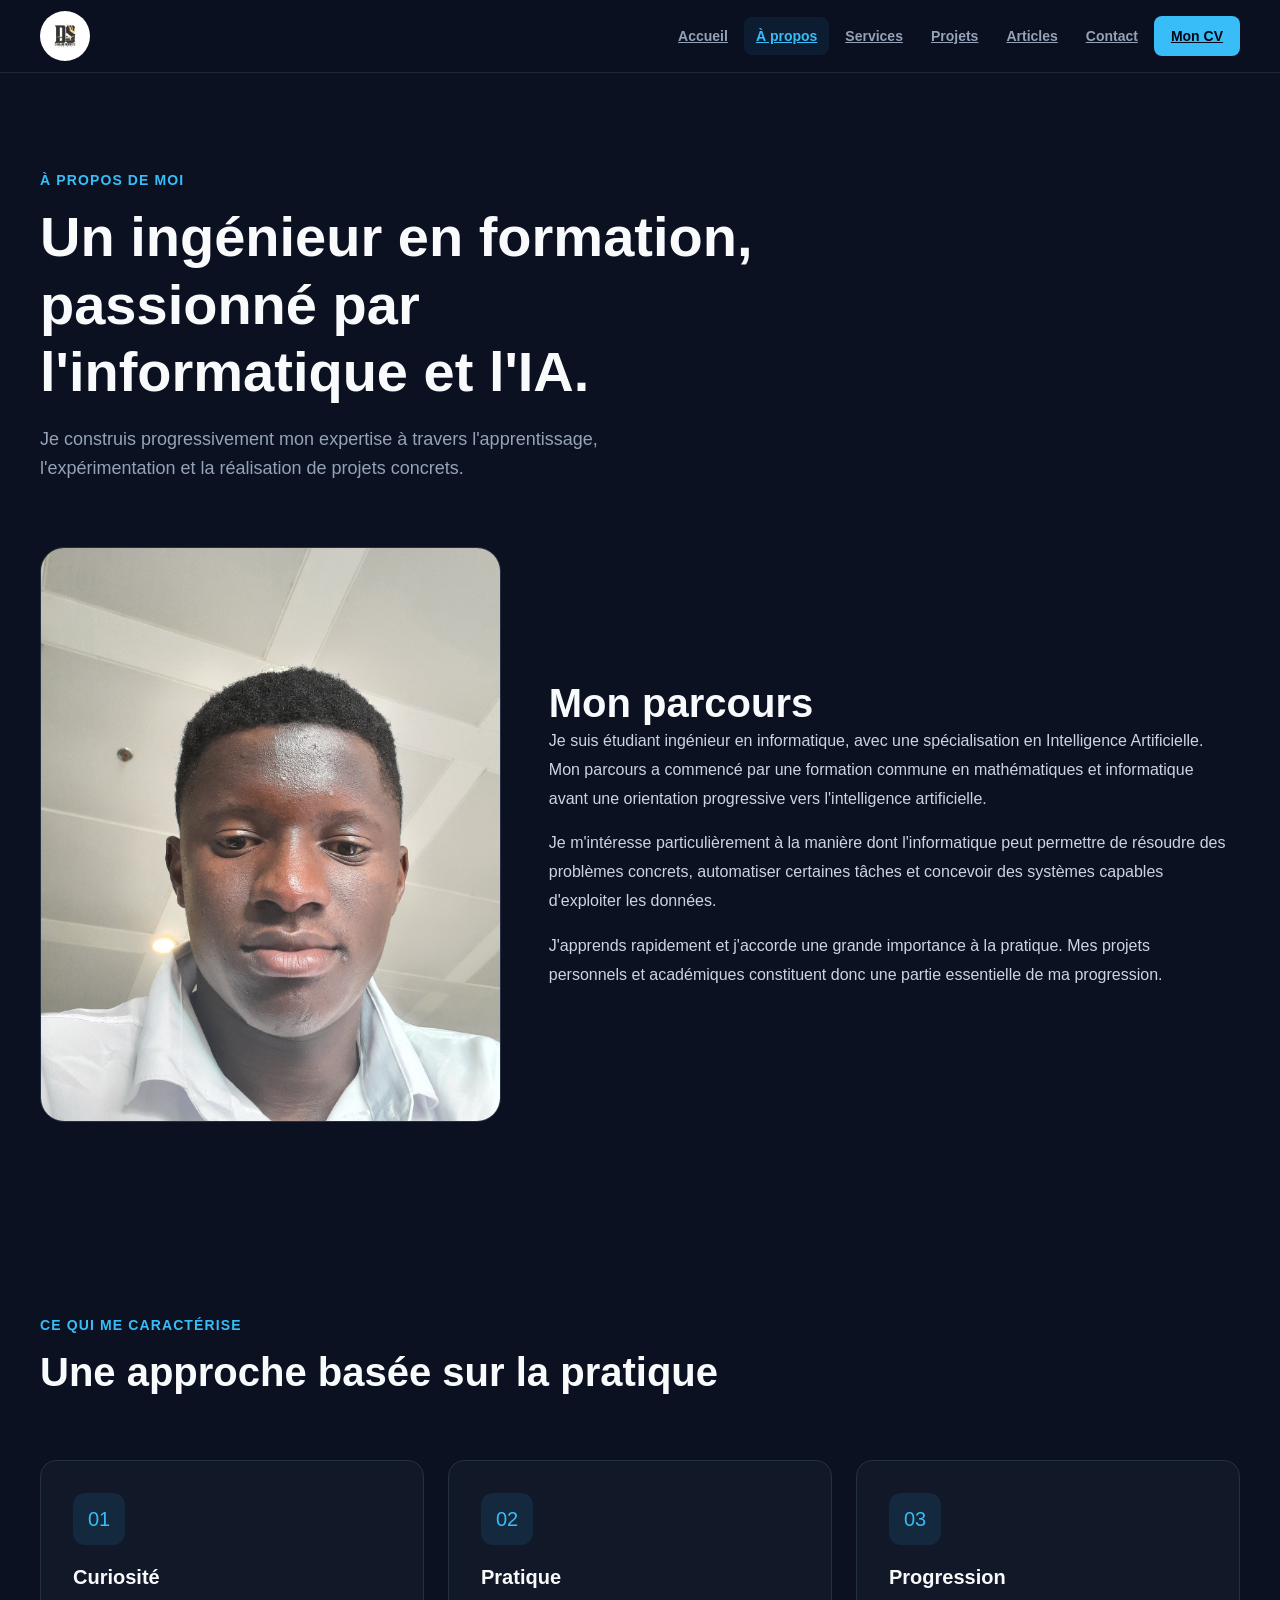
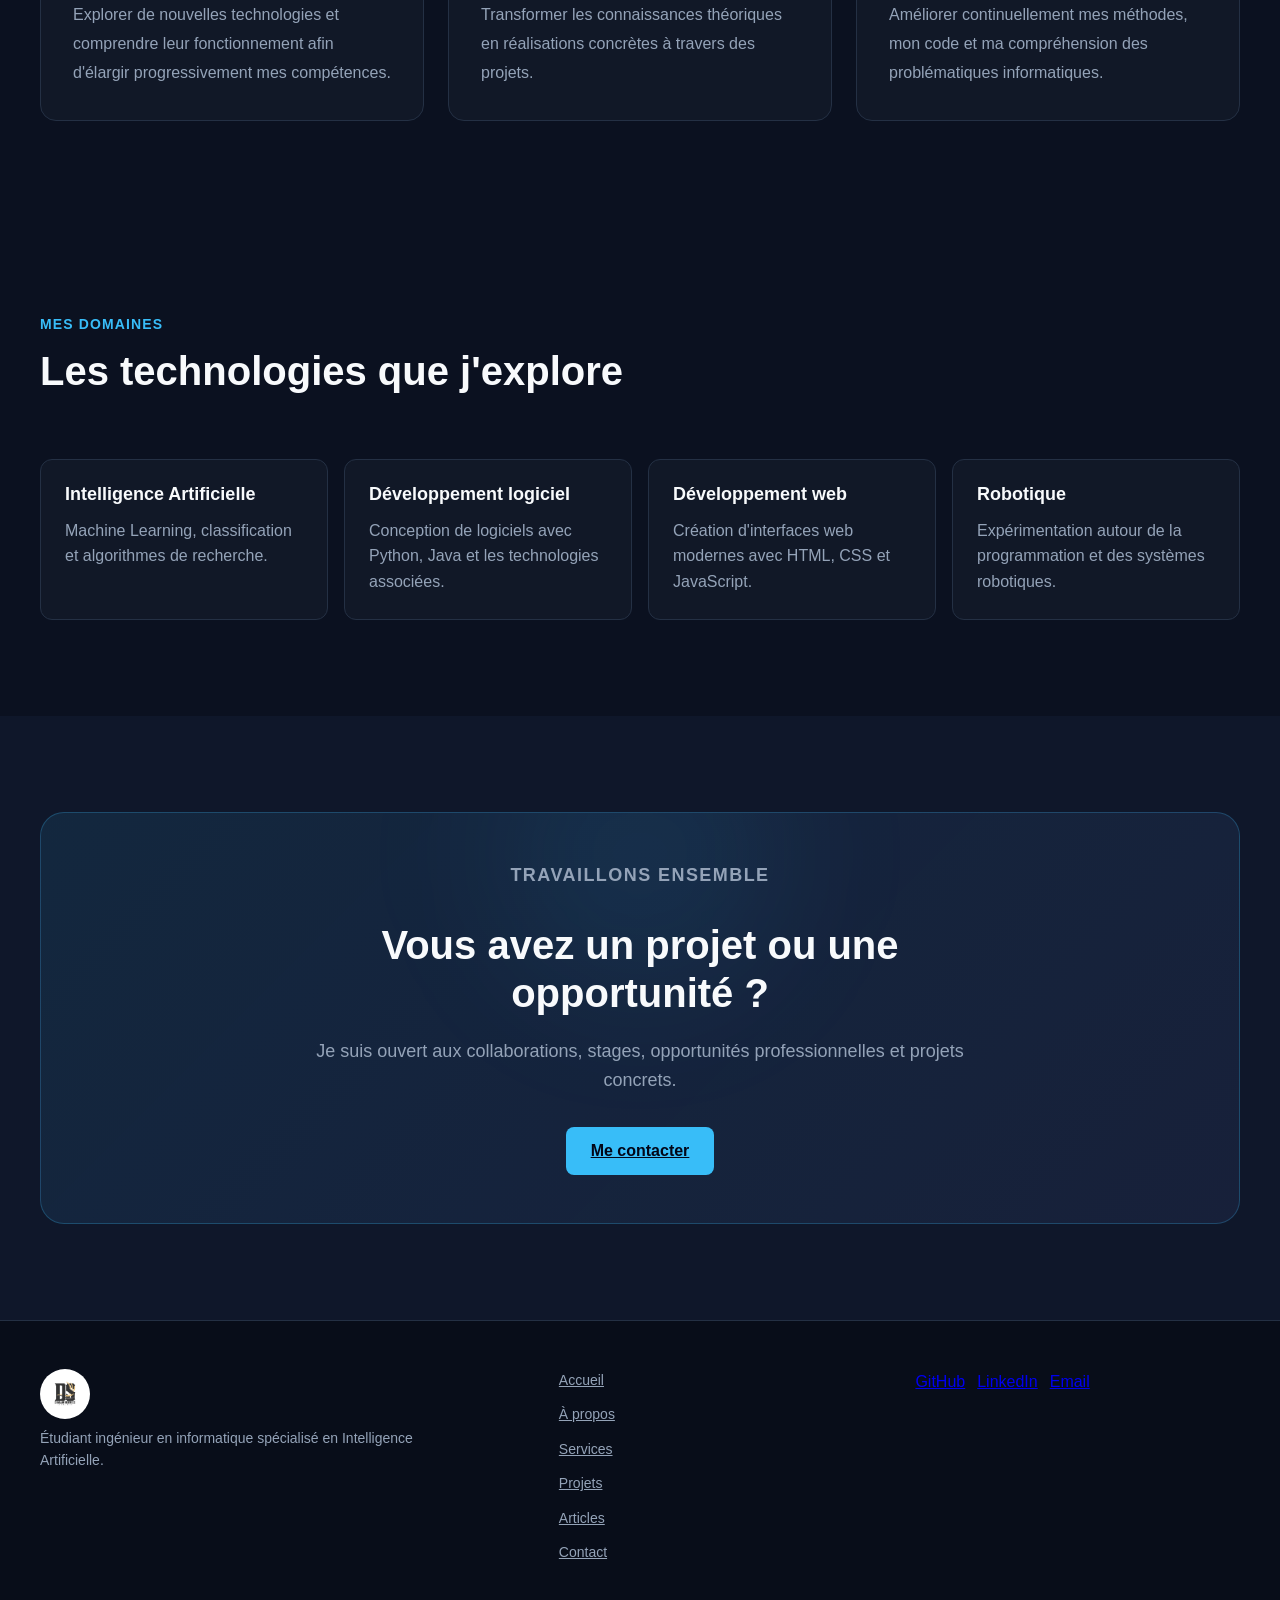
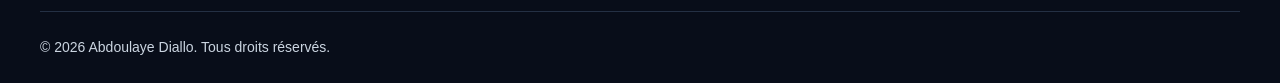
==== commit d01455ab: "feat: update logo and adjust sections.css" ====
--- a/pages/a-propos.html
+++ b/pages/a-propos.html
@@ -26,7 +26,7 @@
             <div class="navbar__container container">
 
                 <a href="../index.html" class="navbar__logo">
-                    AD
+                    <img src="../assets/images/icons/logo.png" alt="Logo d'Abdoulaye Diallo" class="navbar__logo-image">
                 </a>
 
                 <button class="navbar__toggle" type="button" aria-expanded="false" aria-controls="primary-navigation"
@@ -225,7 +225,7 @@
 
             <div class="site-footer__brand">
                 <a href="../index.html" class="navbar__logo">
-                    AD
+                    <img src="../assets/images/icons/logo.png" alt="logo d'Abdoulaye Diallo" class="navbar__logo-image">
                 </a>
                 <p>
                     Étudiant ingénieur en informatique spécialisé en
--- a/css/components.css
+++ b/css/components.css
@@ -707,4 +707,31 @@
 
 .image-error {
     opacity: 0.5;
+}
+
+
+/* ==========================================================
+   CSS — statuts Formspree
+============================================================= */
+
+.contact-form__status[data-fs-success] {
+    display: block;
+    margin-top: var(--spacing-2);
+}
+
+.contact-form__status[data-fs-error] {
+    display: block;
+    margin-top: var(--spacing-2);
+}
+
+/* ==========================================================
+   CSS du honeypot anti-spam
+============================================================= */
+
+.form-honeypot {
+    position: absolute;
+    left: -9999px;
+    width: 1px;
+    height: 1px;
+    overflow: hidden;
 }
--- a/css/sections.css
+++ b/css/sections.css
@@ -44,9 +44,15 @@
     letter-spacing: -0.02em;
 }
 
-.navbar__logo span {
-    color: var(--color-primary);
-}
+.navbar__logo-image {
+    width: 50px;
+    height: 50px;
+
+    margin-right: var(--spacing-2);
+
+    border-radius: var(--radius-full);
+}
+
 
 .navbar__toggle {
     display: inline-flex;
